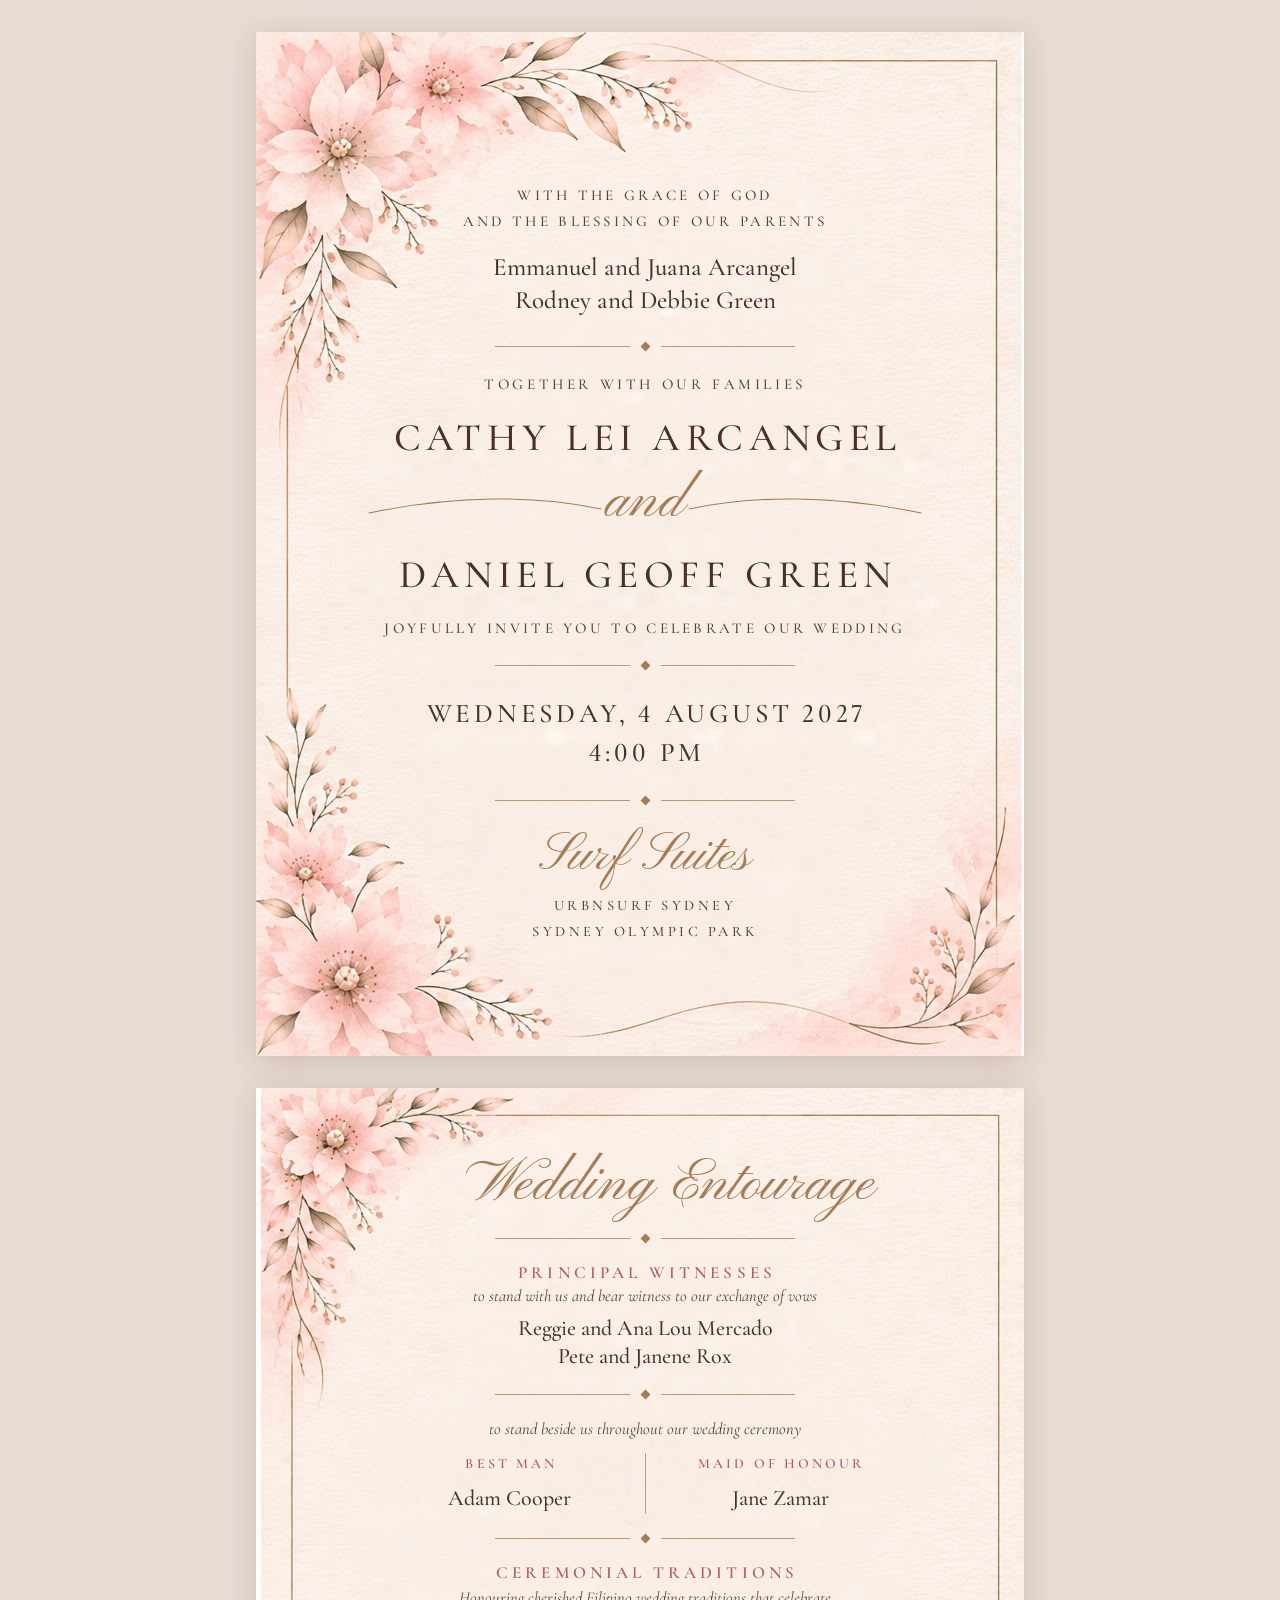
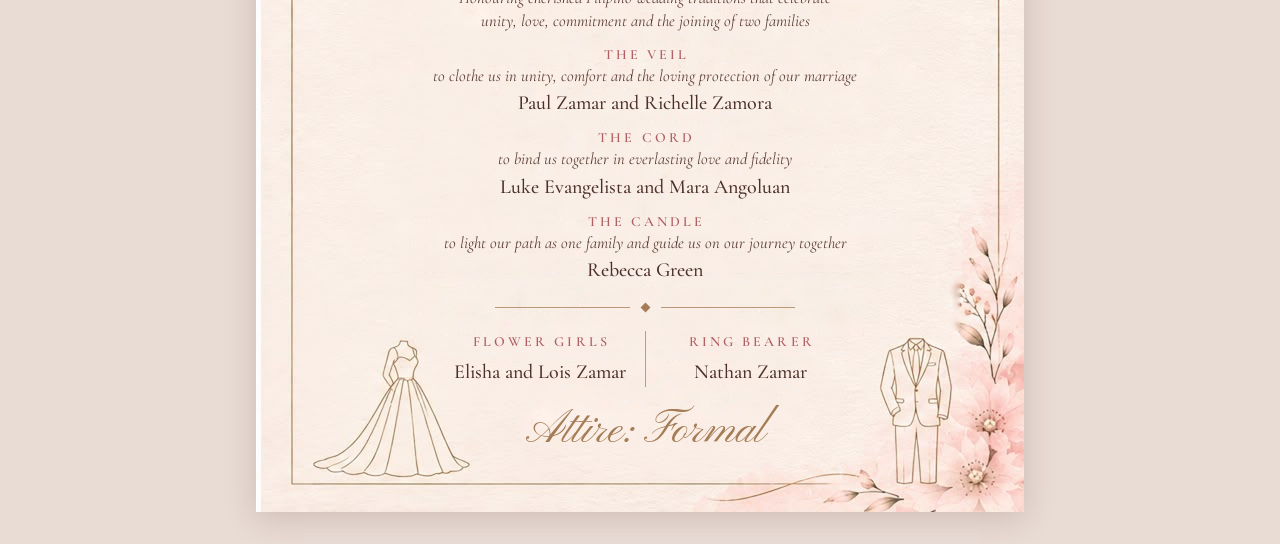
==== wedding-invitation/invitation.html @ c2984056 "Add refined wedding invitation and entourage pages Co-Authored-By: Claude Opus 5.5 <noreply@anthropi" ====
<!DOCTYPE html>
<html lang="en">
<head>
<meta charset="UTF-8">
<meta name="viewport" content="width=device-width, initial-scale=1.0">
<title>Cathy &amp; Daniel</title>
<link rel="preconnect" href="https://fonts.googleapis.com">
<link rel="preconnect" href="https://fonts.gstatic.com" crossorigin>
<link href="https://fonts.googleapis.com/css2?family=Cormorant+Garamond:ital,wght@0,400;0,500;0,600;1,400;1,500&family=Pinyon+Script&display=swap" rel="stylesheet">
<style>
  :root {
    --ink: #4a3029;
    --ink-soft: #5c4038;
    --gold: #a47c55;
    --rose: #b05f63;
  }
  @page { size: 6in 8in; margin: 0; }
  * { box-sizing: border-box; margin: 0; padding: 0; }
  html, body { background: #e9dcd5; }
  body {
    font-family: "Cormorant Garamond", Georgia, serif;
    color: var(--ink);
    font-variant-numeric: lining-nums;
    display: flex; flex-direction: column; align-items: center;
    gap: 32px; padding: 32px 0;
    -webkit-print-color-adjust: exact; print-color-adjust: exact;
  }
  .page {
    position: relative;
    width: 768px; height: 1024px;
    background-size: 100% 100%;
    box-shadow: 0 6px 30px rgba(80, 40, 30, .18);
    overflow: hidden;
  }
  .invite  { background-image: url("inv-bg.jpg"); }
  .entourage { background-image: url("ent-bg.jpg"); }
  .content {
    position: absolute;
    display: flex; flex-direction: column; align-items: center;
    text-align: center;
  }

  /* shared pieces */
  .caps { text-transform: uppercase; letter-spacing: .2em; }
  .script { font-family: "Pinyon Script", cursive; font-weight: 400; color: var(--gold); line-height: 1; }
  .divider {
    display: flex; align-items: center; justify-content: center; gap: 12px;
    width: 300px;
  }
  .divider::before, .divider::after {
    content: ""; flex: 1; height: 1px; background: var(--gold); opacity: .75;
  }
  .divider span {
    width: 7px; height: 7px; background: var(--gold);
    transform: rotate(45deg); flex: none;
  }

  /* ---------- PAGE 1 : INVITATION ---------- */
  .invite .content { left: 70px; right: 60px; top: 150px; bottom: 112px; justify-content: space-between; }
  .blessing { font-weight: 500; font-size: 15px; line-height: 1.75; color: var(--ink-soft); letter-spacing: .22em; }
  .parents { font-size: 25px; font-weight: 500; line-height: 1.35; margin-top: 16px; }
  .together { font-weight: 500; font-size: 15px; letter-spacing: .24em; color: var(--ink-soft); }
  .name { font-size: 39px; font-weight: 500; letter-spacing: .14em; line-height: 1; padding-left: .14em; }
  .amp {
    position: relative; width: 560px; height: 76px; margin: 10px 0 12px;
    display: flex; align-items: center; justify-content: center;
  }
  .amp svg { position: absolute; inset: 0; }
  .amp .script { position: relative; font-size: 58px; padding: 0 14px; margin-top: -6px; }
  .invite-line { font-weight: 500; font-size: 15px; letter-spacing: .22em; color: var(--ink-soft); }
  .date { font-size: 27px; font-weight: 500; letter-spacing: .14em; line-height: 1.45; padding-left: .14em; }
  .venue .script { font-size: 54px; }
  .venue .caps { font-weight: 500; font-size: 14.5px; letter-spacing: .24em; line-height: 1.75; margin-top: 10px; color: var(--ink-soft); }
  .group { display: flex; flex-direction: column; align-items: center; }

  /* ---------- PAGE 2 : ENTOURAGE ---------- */
  .entourage .content { left: 95px; right: 85px; top: 62px; bottom: 50px; justify-content: space-between; }
  .title { font-size: 58px; margin: 6px 0 0 50px; }
  .heading { font-size: 17px; font-weight: 600; letter-spacing: .24em; color: var(--rose); padding-left: .24em; }
  .sub { font-size: 14px; font-weight: 600; letter-spacing: .22em; color: var(--rose); padding-left: .22em; }
  .desc { text-wrap: balance; font-style: italic; font-size: 16.5px; color: var(--ink-soft); line-height: 1.3; margin-top: 3px; }
  .names { font-size: 22px; font-weight: 500; line-height: 1.3; margin-top: 6px; }
  .names.sm { font-size: 20px; margin-top: 3px; }
  .intro { text-wrap: balance; font-style: italic; font-size: 16.5px; color: var(--ink-soft); line-height: 1.35; max-width: 500px; margin-top: 4px; }
  .split { display: grid; grid-template-columns: 1fr 1px 1fr; width: 540px; align-items: stretch; }
  .split .rule { background: var(--gold); opacity: .7; }
  .split .col { display: flex; flex-direction: column; align-items: center; gap: 6px; padding: 2px 0; }
  .rites { display: flex; flex-direction: column; align-items: center; gap: 13px; margin-top: 14px; }
  .attire { font-size: 46px; margin-bottom: 8px; }

  @media print {
    html, body { background: none; }
    body { padding: 0; gap: 0; display: block; }
    .page { width: 6in; height: 8in; box-shadow: none; break-after: page; zoom: .75; }
  }
</style>
</head>
<body>

<!-- ================= PAGE 1 ================= -->
<section class="page invite">
  <div class="content">

    <div class="group">
      <p class="blessing caps">With the grace of God<br>and the blessing of our parents</p>
      <p class="parents">Emmanuel and Juana Arcangel<br>Rodney and Debbie Green</p>
    </div>

    <div class="divider"><span></span></div>

    <p class="together caps">Together with our families</p>

    <div class="group">
      <p class="name caps">Cathy Lei Arcangel</p>
      <div class="amp">
        <svg viewBox="0 0 560 76" preserveAspectRatio="none" aria-hidden="true">
          <path d="M4 46 C 90 28, 170 28, 236 42" fill="none" stroke="#a47c55" stroke-width="1.1" stroke-linecap="round"/>
          <path d="M324 42 C 390 28, 470 28, 556 46" fill="none" stroke="#a47c55" stroke-width="1.1" stroke-linecap="round"/>
        </svg>
        <span class="script">and</span>
      </div>
      <p class="name caps">Daniel Geoff Green</p>
    </div>

    <p class="invite-line caps">Joyfully invite you to celebrate our wedding</p>

    <div class="divider"><span></span></div>

    <p class="date caps">Wednesday, 4 August 2027<br>4:00 pm</p>

    <div class="divider"><span></span></div>

    <div class="group venue">
      <p class="script">Surf Suites</p>
      <p class="caps">URBNSURF Sydney<br>Sydney Olympic Park</p>
    </div>

  </div>
</section>

<!-- ================= PAGE 2 ================= -->
<section class="page entourage">
  <div class="content">

    <p class="script title">Wedding Entourage</p>

    <div class="divider"><span></span></div>

    <div class="group">
      <p class="heading caps">Principal Witnesses</p>
      <p class="desc">to stand with us and bear witness to our exchange of vows</p>
      <p class="names">Reggie and Ana Lou Mercado<br>Pete and Janene Rox</p>
    </div>

    <div class="divider"><span></span></div>

    <div class="group">
      <p class="desc" style="margin:0 0 12px">to stand beside us throughout our wedding ceremony</p>
      <div class="split">
        <div class="col"><p class="sub caps">Best Man</p><p class="names">Adam Cooper</p></div>
        <div class="rule"></div>
        <div class="col"><p class="sub caps">Maid of Honour</p><p class="names">Jane Zamar</p></div>
      </div>
    </div>

    <div class="divider"><span></span></div>

    <div class="group">
      <p class="heading caps">Ceremonial Traditions</p>
      <p class="intro">Honouring cherished Filipino wedding traditions that celebrate unity, love, commitment and the joining of two families</p>
      <div class="rites">
        <div class="group">
          <p class="sub caps">The Veil</p>
          <p class="desc">to clothe us in unity, comfort and the loving protection of our marriage</p>
          <p class="names sm">Paul Zamar and Richelle Zamora</p>
        </div>
        <div class="group">
          <p class="sub caps">The Cord</p>
          <p class="desc">to bind us together in everlasting love and fidelity</p>
          <p class="names sm">Luke Evangelista and Mara Angoluan</p>
        </div>
        <div class="group">
          <p class="sub caps">The Candle</p>
          <p class="desc">to light our path as one family and guide us on our journey together</p>
          <p class="names sm">Rebecca Green</p>
        </div>
      </div>
    </div>

    <div class="divider"><span></span></div>

    <div class="split" style="width:420px">
      <div class="col"><p class="sub caps">Flower Girls</p><p class="names sm">Elisha and Lois Zamar</p></div>
      <div class="rule"></div>
      <div class="col"><p class="sub caps">Ring Bearer</p><p class="names sm">Nathan Zamar</p></div>
    </div>

    <p class="script attire">Attire: Formal</p>

  </div>
</section>

</body>
</html>
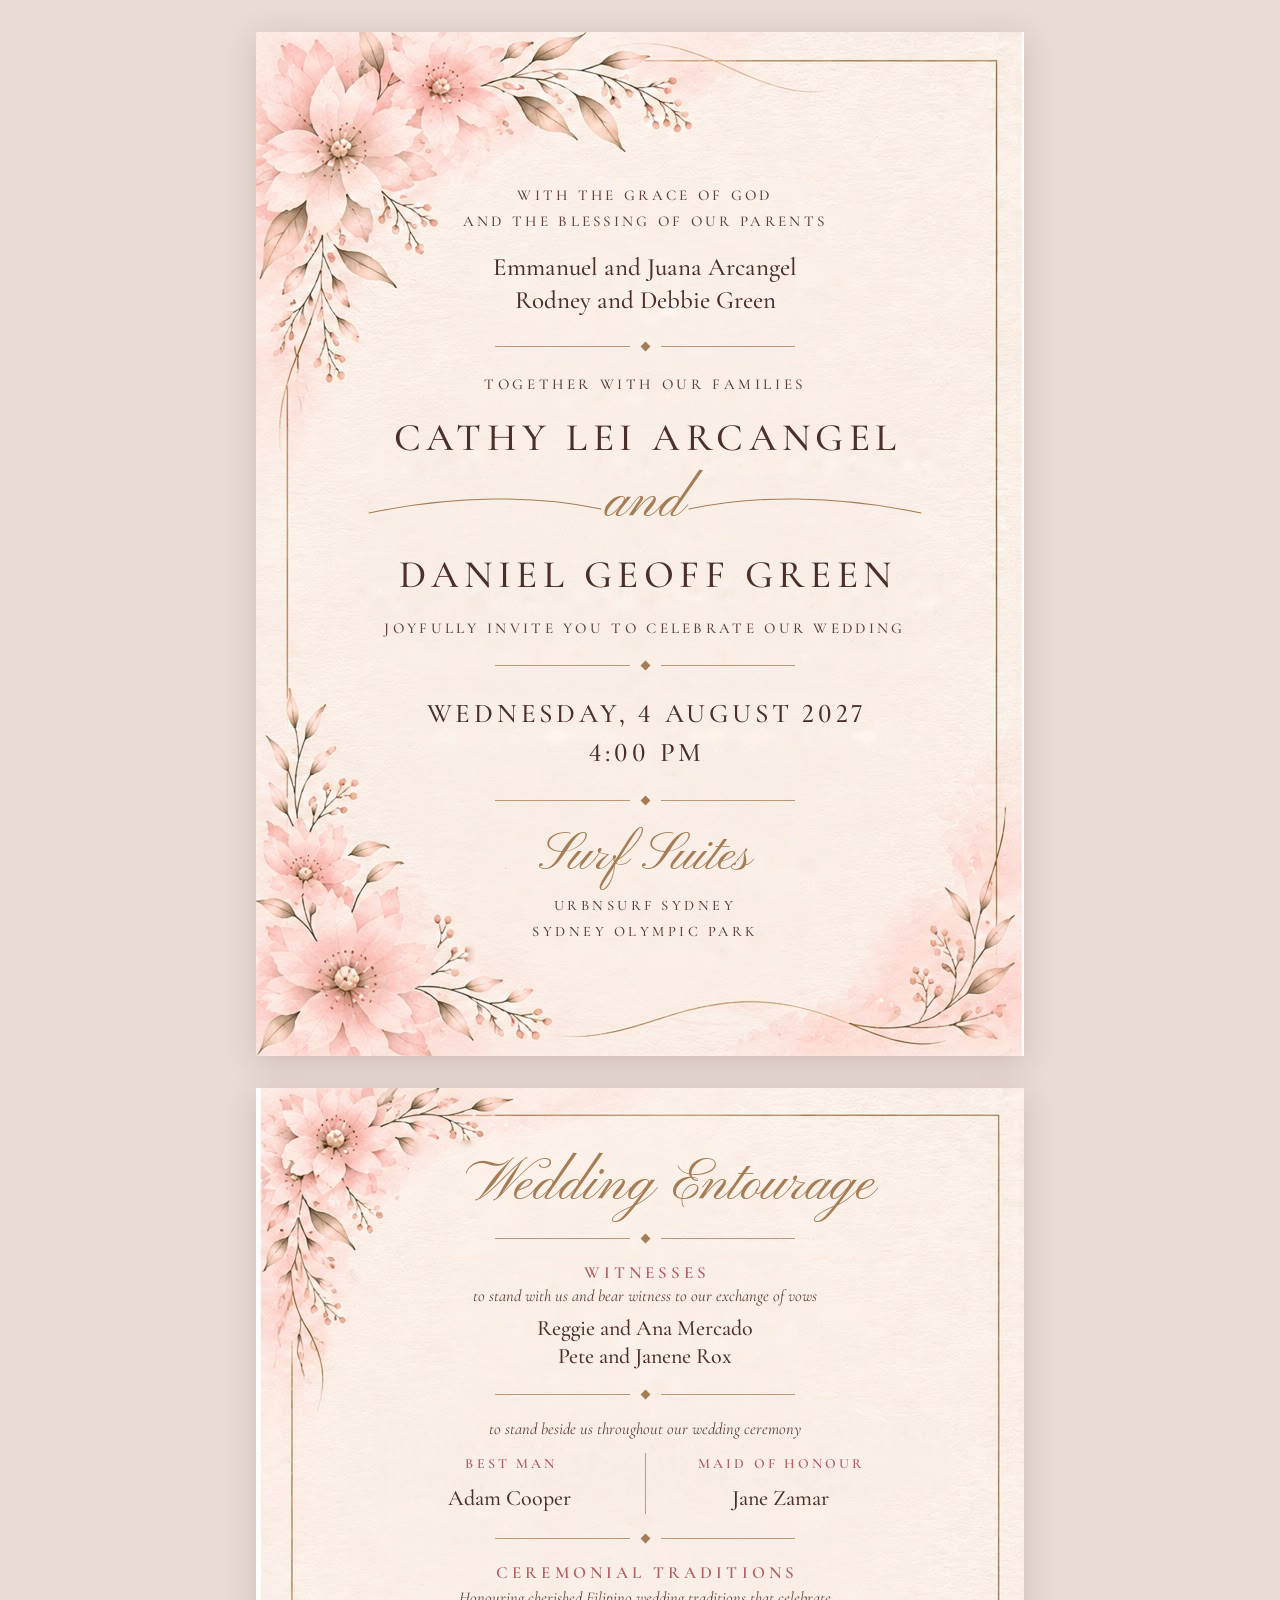
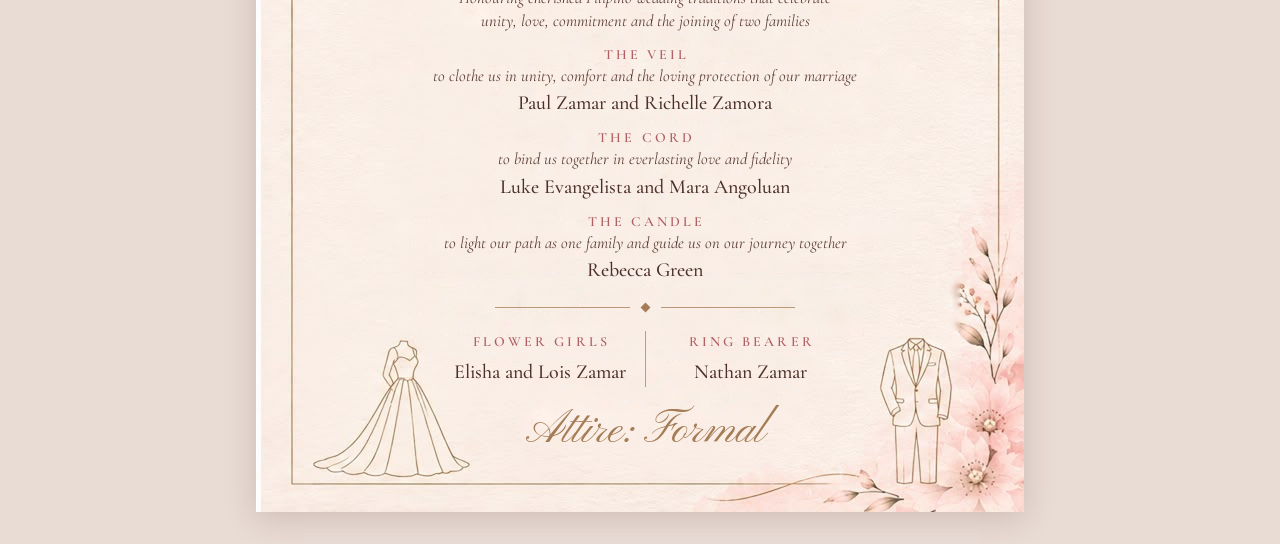
==== commit 65eddf6a: "Rename Principal Witnesses to Witnesses; update Mercado names Co-Authored-By: Claude Opus 5.5 <norep" ====
--- a/wedding-invitation/invitation.html
+++ b/wedding-invitation/invitation.html
@@ -91,7 +91,7 @@
   @media print {
     html, body { background: none; }
     body { padding: 0; gap: 0; display: block; }
-    .page { width: 6in; height: 8in; box-shadow: none; break-after: page; zoom: .75; }
+    .page { box-shadow: none; break-after: page; zoom: .75; }
   }
 </style>
 </head>
@@ -147,9 +147,9 @@
     <div class="divider"><span></span></div>
 
     <div class="group">
-      <p class="heading caps">Principal Witnesses</p>
+      <p class="heading caps">Witnesses</p>
       <p class="desc">to stand with us and bear witness to our exchange of vows</p>
-      <p class="names">Reggie and Ana Lou Mercado<br>Pete and Janene Rox</p>
+      <p class="names">Reggie and Ana Mercado<br>Pete and Janene Rox</p>
     </div>
 
     <div class="divider"><span></span></div>
